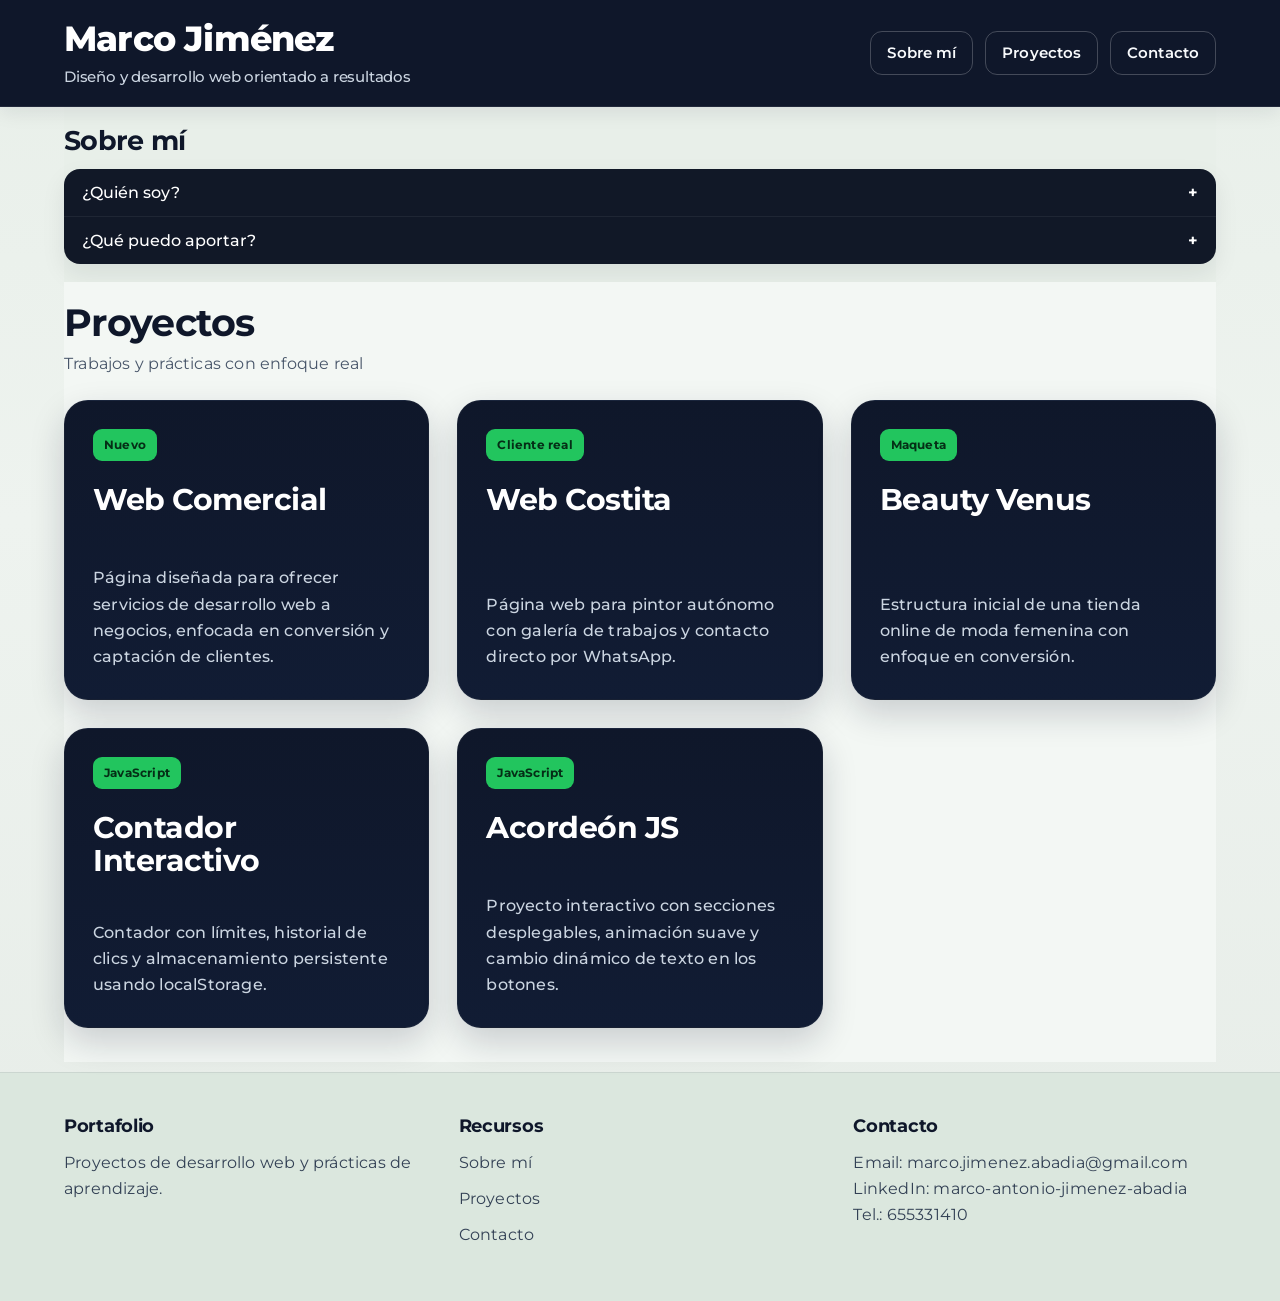
==== index.html @ d39e4da2 "Subida inicial del portafolio Archivos del portafolio y carpetas que cuelgan. Todo cuelga de Desarro" ====
<!doctype html>
<html lang="es">
  <head>
    <meta charset="UTF-8" />
    <meta name="viewport" content="width=device-width, initial-scale=1.0" />
    <title>Marco Jiménez — Portafolio</title>
    <link rel="preconnect" href="https://fonts.googleapis.com" />
    <link rel="preconnect" href="https://fonts.gstatic.com" crossorigin />
    <link
      href="https://fonts.googleapis.com/css2?family=Montserrat:wght@400;500;600;700;800&display=swap"
      rel="stylesheet"
    />
    <link rel="stylesheet" href="style.css" />
  </head>

  <body>
    <header class="header">
      <div class="contenedor header-container">
        <div class="logo-container">
          <h1 class="logo">Marco Jiménez</h1>
          <p class="subtitulo">Diseño y desarrollo web orientado a resultados</p>
        </div>

        <nav class="nav">
          <a href="#sobre-mi">Sobre mí</a>
          <a href="#proyectos">Proyectos</a>
          <a href="#contacto">Contacto</a>
        </nav>
      </div>
    </header>

    <main>
      <section id="sobre-mi" class="contenedor seccion">
        <h2>Sobre mí</h2>

        <div class="acordeon">
          <button class="pregunta" type="button">
            ¿Quién soy?
            <span class="icono">+</span>
          </button>
          <div class="respuesta">
            <p>
              Soy Marco Jiménez, desarrollador front-end en formación, centrado en aprender con
              práctica real y en construir proyectos funcionales paso a paso.
            </p>
          </div>

          <button class="pregunta" type="button">
            ¿Qué puedo aportar?
            <span class="icono">+</span>
          </button>
          <div class="respuesta">
            <p>
              Puedo aportar compromiso, aprendizaje constante, atención al detalle y ganas reales de
              crear interfaces claras, útiles y bien construidas.
            </p>
          </div>
        </div>
      </section>

      <section id="proyectos" class="contenedor seccion">
        <div class="header-seccion">
          <h2>Proyectos</h2>
          <p class="texto-seccion">Trabajos y prácticas con enfoque real</p>
        </div>

        <div class="projects-grid">
          <a href="proyectos/Web_Comercial/index.html" class="project-card">
            <span class="tag">Nuevo</span>

            <h3>Web Comercial</h3>

            <p>
              Página diseñada para ofrecer servicios de desarrollo web a negocios, enfocada en
              conversión y captación de clientes.
            </p>
          </a>

          <a href="../CostitaWeb/index.html" class="project-card">
            <span class="tag">Cliente real</span>
            <h3>Web Costita</h3>
            <p>
              Página web para pintor autónomo con galería de trabajos y contacto directo por
              WhatsApp.
            </p>
          </a>

          <a href="../Beauty_Venu/index.html" class="project-card">
            <span class="tag">Maqueta</span>
            <h3>Beauty Venus</h3>
            <p>
              Estructura inicial de una tienda online de moda femenina con enfoque en conversión.
            </p>
          </a>
          <a href="../ejercicios/javascript/Contador_Portafolio/index.html" class="project-card">
            <span class="tag">JavaScript</span>
            <h3>Contador Interactivo</h3>
            <p>
              Contador con límites, historial de clics y almacenamiento persistente usando
              localStorage.
            </p>
          </a>

          <a href="./proyectos/Acordeon_JS/index.html" class="project-card">
            <span class="tag">JavaScript</span>
            <h3>Acordeón JS</h3>
            <p>
              Proyecto interactivo con secciones desplegables, animación suave y cambio dinámico de
              texto en los botones.
            </p>
          </a>
        </div>
      </section>
    </main>

    <footer id="contacto" class="footer">
      <div class="contenedor footer-contenido">
        <div>
          <h3>Portafolio</h3>
          <p>Proyectos de desarrollo web y prácticas de aprendizaje.</p>
        </div>

        <div>
          <h3>Recursos</h3>
          <ul>
            <li><a href="#sobre-mi">Sobre mí</a></li>
            <li><a href="#proyectos">Proyectos</a></li>
            <li><a href="#contacto">Contacto</a></li>
          </ul>
        </div>

        <div>
          <h3>Contacto</h3>
          <p>
            Email:
            <a href="mailto:marco.jimenez.abadia@gmail.com">marco.jimenez.abadia@gmail.com</a>
          </p>
          <p>
            LinkedIn:
            <a
              href="https://www.linkedin.com/in/marco-antonio-jimenez-abadia/"
              target="_blank"
              rel="noopener noreferrer"
            >
              marco-antonio-jimenez-abadia
            </a>
          </p>
          <p>Tel.: 655331410</p>
        </div>
      </div>
    </footer>

    <script src="app.js"></script>
  </body>
</html>
---- style.css ----
/* =========================
   RESET Y BASE
========================= */

* {
  box-sizing: border-box;
  margin: 0;
  padding: 0;
}

html {
  scroll-behavior: smooth;
}

body {
  background: linear-gradient(to bottom, #e8efe9 0%, #eef3ef 40%, #e6ece7 100%);
  color: #1f2937;
  font-family: 'Montserrat', sans-serif;
  font-weight: 400;
  line-height: 1.6;
  letter-spacing: 0.2px;
}

h1,
h2,
h3 {
  color: #0f172a;
  font-family: 'Montserrat', sans-serif;
  line-height: 1.2;
}

h1 {
  font-weight: 800;
  letter-spacing: -0.8px;
}

h2 {
  font-weight: 700;
  letter-spacing: -0.7px;
}

h3 {
  font-weight: 700;
  letter-spacing: -0.3px;
  line-height: 1.3;
}

a {
  color: inherit;
  text-decoration: none;
}

/* =========================
   CONTENEDOR GENERAL
========================= */

.contenedor {
  width: 90%;
  max-width: 1200px;
  margin: 0 auto;
}

.seccion {
  padding: 42px 0;
}

.seccion h2 {
  margin-bottom: 18px;
  font-size: 2.4rem;
}

/* Ajustes específicos */

#sobre-mi {
  padding-top: 18px;
  padding-bottom: 18px;
  background-color: #e8efe9;
}

#sobre-mi h2 {
  margin-bottom: 12px;
  font-size: 1.7rem;
}

#proyectos {
  padding-top: 18px;
  padding-bottom: 34px;
  background-color: #f3f7f4;
}

/* =========================
   CABECERA
========================= */

.header {
  position: sticky;
  top: 0;
  z-index: 100;
  padding: 18px 0;
  background-color: #0f172a;
  border-bottom: 1px solid rgba(255, 255, 255, 0.08);
  box-shadow: 0 6px 18px rgba(15, 23, 42, 0.08);
}

.header-container {
  display: flex;
  justify-content: space-between;
  align-items: center;
  gap: 20px;
}

.logo-container {
  display: flex;
  flex-direction: column;
}

.logo {
  color: #ffffff;
  font-size: 2.2rem;
}

.subtitulo {
  max-width: 480px;
  margin-top: 6px;
  color: #cbd5e1;
  font-size: 0.98rem;
  font-weight: 500;
  letter-spacing: -0.2px;
  line-height: 1.4;
}

.nav {
  display: flex;
  flex-wrap: wrap;
  align-items: center;
  gap: 12px;
}

.nav a {
  padding: 9px 16px;
  border: 1px solid rgba(255, 255, 255, 0.22);
  border-radius: 12px;
  color: #f8fafc;
  font-size: 0.95rem;
  font-weight: 600;
  letter-spacing: 0.1px;
  transition: all 0.25s ease;
}

.nav a:hover {
  background-color: rgba(34, 197, 94, 0.95);
  border-color: rgba(34, 197, 94, 0.95);
  color: #0f172a;
  transform: translateY(-1px);
}

/* =========================
   ACORDEÓN
========================= */

.acordeon {
  margin-top: 8px;
  overflow: hidden;
  border-radius: 16px;
  box-shadow: 0 10px 24px rgba(15, 23, 42, 0.08);
}

.pregunta {
  display: flex;
  justify-content: space-between;
  align-items: center;
  width: 100%;
  padding: 14px 18px;
  border: none;
  border-bottom: 1px solid rgba(255, 255, 255, 0.06);
  background-color: #111827;
  color: #ffffff;
  font-family: inherit;
  font-size: 1rem;
  font-weight: 500;
  text-align: left;
  cursor: pointer;
  transition: background-color 0.25s ease;
}

.pregunta:last-of-type {
  border-bottom: none;
}

.pregunta:hover {
  background-color: #1f2937;
}

.pregunta.activa {
  padding-left: 10px;
  background-color: #334155;
  border-left: 4px solid #22c55e;
  color: #ffffff;
}

.pregunta.activa .icono {
  transform: rotate(45deg);
}

.icono {
  margin-left: 12px;
  font-size: 1rem;
  font-weight: 700;
  transition: transform 0.2s ease;
}

.pregunta:hover .icono {
  transform: scale(1.2);
}

.respuesta {
  height: 0;
  overflow: hidden;
  background-color: #ffffff;
  transition: height 0.42s cubic-bezier(0.22, 1, 0.36, 1);
}

.respuesta p {
  padding: 14px 18px;
  color: #334155;
  font-size: 0.96rem;
  line-height: 1.6;
  opacity: 0;
  transform: translateY(-6px);
  transition:
    opacity 0.28s ease,
    transform 0.28s ease;
}

.respuesta.abierta p {
  opacity: 1;
  transform: translateY(0);
}

/* =========================
   PROYECTOS
========================= */

.header-seccion {
  margin-bottom: 24px;
}

.header-seccion h2 {
  margin: 0;
}

.texto-seccion {
  max-width: 520px;
  margin-top: 6px;
  margin-bottom: 22px;
  color: #475569;
  font-size: 0.98rem;
  line-height: 1.5;
}

.projects-grid {
  display: grid;
  grid-template-columns: repeat(3, 1fr);
  gap: 28px;
  margin-top: 12px;
}

.project-card {
  display: flex;
  flex-direction: column;
  justify-content: flex-start;
  min-height: 300px;
  padding: 28px;
  overflow: hidden;
  border: 1px solid rgba(255, 255, 255, 0.04);
  border-radius: 24px;
  background: linear-gradient(180deg, #0f172a 0%, #111c34 100%);
  color: #ffffff;
  box-shadow: 0 14px 34px rgba(15, 23, 42, 0.18);
  transition:
    transform 0.32s cubic-bezier(0.22, 1, 0.36, 1),
    box-shadow 0.32s cubic-bezier(0.22, 1, 0.36, 1),
    border-color 0.32s ease;
}

.project-card:hover {
  transform: translateY(-8px);
  border-color: rgba(34, 197, 94, 0.35);
  box-shadow: 0 22px 42px rgba(15, 23, 42, 0.22);
}

.tag {
  display: inline-flex;
  align-items: center;
  width: fit-content;
  margin-bottom: 22px;
  padding: 6px 11px;
  border-radius: 9px;
  background-color: #22c55e;
  color: #052e16;
  font-size: 0.78rem;
  font-weight: 700;
}

.project-card h3 {
  margin-bottom: 14px;
  color: #ffffff;
  font-size: 1.85rem;
  letter-spacing: -0.5px;
  line-height: 1.12;
}

.project-card p {
  margin-top: auto;
  color: #cbd5e1;
  font-size: 1rem;
  font-weight: 500;
  line-height: 1.65;
}

/* =========================
   FOOTER
========================= */

.footer {
  margin-top: 10px;
  padding: 42px 0;
  background-color: #dbe7de;
  border-top: 1px solid rgba(15, 23, 42, 0.08);
}

.footer-contenido {
  display: grid;
  grid-template-columns: repeat(3, 1fr);
  gap: 32px;
}

.footer h3 {
  margin-bottom: 12px;
  font-size: 1.1rem;
}

.footer p,
.footer li,
.footer a {
  color: #334155;
  font-size: 0.97rem;
  line-height: 1.7;
}

.footer ul {
  list-style: none;
}

.footer li {
  margin-bottom: 10px;
}

.footer a:hover {
  color: #0f172a;
  text-decoration: underline;
}

/* =========================
   RESPONSIVE
========================= */

@media (max-width: 950px) {
  .header-container {
    flex-direction: column;
    align-items: flex-start;
  }

  .nav {
    width: 100%;
    justify-content: flex-start;
  }

  .projects-grid {
    grid-template-columns: repeat(2, 1fr);
  }

  .footer-contenido {
    grid-template-columns: 1fr 1fr;
  }
}

@media (max-width: 650px) {
  .seccion {
    padding: 50px 0;
  }

  .seccion h2 {
    font-size: 2rem;
  }

  .logo {
    font-size: 1.6rem;
  }

  .subtitulo {
    font-size: 0.95rem;
  }

  .nav {
    gap: 10px;
  }

  .nav a {
    padding: 9px 14px;
  }

  .projects-grid,
  .footer-contenido {
    grid-template-columns: 1fr;
  }

  .project-card {
    min-height: auto;
  }

  .texto-seccion {
    max-width: 100%;
  }
}
.header p {
  font-size: 0.95rem;
}
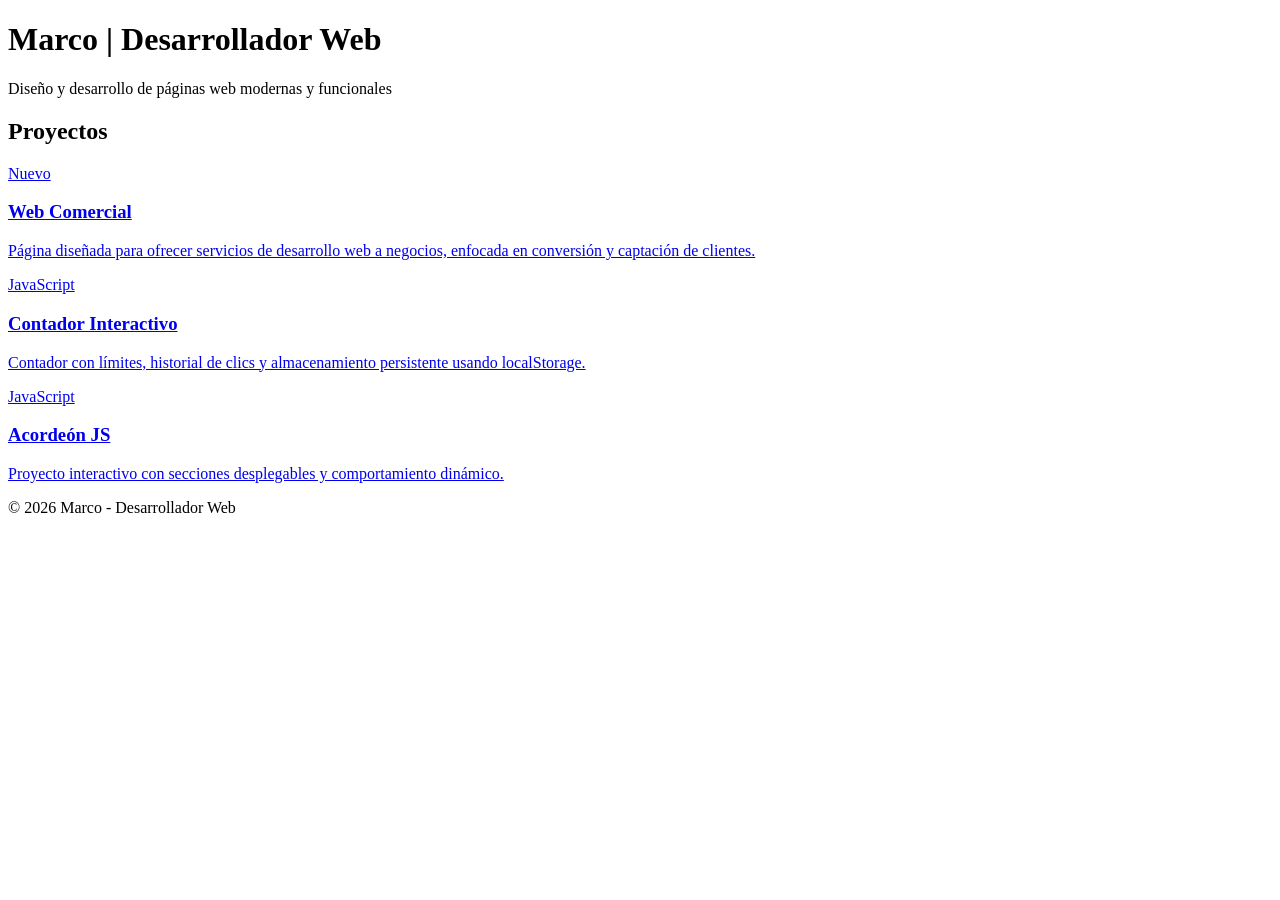
==== commit 86ff6068: "Update index.html" ====
--- a/index.html
+++ b/index.html
@@ -1,155 +1,59 @@
-<!doctype html>
+<!DOCTYPE html>
 <html lang="es">
-  <head>
-    <meta charset="UTF-8" />
-    <meta name="viewport" content="width=device-width, initial-scale=1.0" />
-    <title>Marco Jiménez — Portafolio</title>
-    <link rel="preconnect" href="https://fonts.googleapis.com" />
-    <link rel="preconnect" href="https://fonts.gstatic.com" crossorigin />
-    <link
-      href="https://fonts.googleapis.com/css2?family=Montserrat:wght@400;500;600;700;800&display=swap"
-      rel="stylesheet"
-    />
-    <link rel="stylesheet" href="style.css" />
-  </head>
+<head>
+  <meta charset="UTF-8" />
+  <meta name="viewport" content="width=device-width, initial-scale=1.0" />
+  <title>Portafolio - Marco</title>
+  <link rel="stylesheet" href="estilo.css" />
+</head>
 
-  <body>
-    <header class="header">
-      <div class="contenedor header-container">
-        <div class="logo-container">
-          <h1 class="logo">Marco Jiménez</h1>
-          <p class="subtitulo">Diseño y desarrollo web orientado a resultados</p>
-        </div>
+<body>
 
-        <nav class="nav">
-          <a href="#sobre-mi">Sobre mí</a>
-          <a href="#proyectos">Proyectos</a>
-          <a href="#contacto">Contacto</a>
-        </nav>
+  <header>
+    <h1>Marco | Desarrollador Web</h1>
+    <p>Diseño y desarrollo de páginas web modernas y funcionales</p>
+  </header>
+
+  <main>
+
+    <section id="proyectos">
+      <h2>Proyectos</h2>
+
+      <div class="projects-grid">
+
+        <a href="proyectos/Web_Comercial/index.html" class="project-card">
+          <span class="tag">Nuevo</span>
+          <h3>Web Comercial</h3>
+          <p>
+            Página diseñada para ofrecer servicios de desarrollo web a negocios,
+            enfocada en conversión y captación de clientes.
+          </p>
+        </a>
+
+        <a href="proyectos/contador/index.html" class="project-card">
+          <span class="tag">JavaScript</span>
+          <h3>Contador Interactivo</h3>
+          <p>
+            Contador con límites, historial de clics y almacenamiento persistente usando localStorage.
+          </p>
+        </a>
+
+        <a href="proyectos/Acordeon_JS/index.html" class="project-card">
+          <span class="tag">JavaScript</span>
+          <h3>Acordeón JS</h3>
+          <p>
+            Proyecto interactivo con secciones desplegables y comportamiento dinámico.
+          </p>
+        </a>
+
       </div>
-    </header>
+    </section>
 
-    <main>
-      <section id="sobre-mi" class="contenedor seccion">
-        <h2>Sobre mí</h2>
+  </main>
 
-        <div class="acordeon">
-          <button class="pregunta" type="button">
-            ¿Quién soy?
-            <span class="icono">+</span>
-          </button>
-          <div class="respuesta">
-            <p>
-              Soy Marco Jiménez, desarrollador front-end en formación, centrado en aprender con
-              práctica real y en construir proyectos funcionales paso a paso.
-            </p>
-          </div>
+  <footer>
+    <p>© 2026 Marco - Desarrollador Web</p>
+  </footer>
 
-          <button class="pregunta" type="button">
-            ¿Qué puedo aportar?
-            <span class="icono">+</span>
-          </button>
-          <div class="respuesta">
-            <p>
-              Puedo aportar compromiso, aprendizaje constante, atención al detalle y ganas reales de
-              crear interfaces claras, útiles y bien construidas.
-            </p>
-          </div>
-        </div>
-      </section>
-
-      <section id="proyectos" class="contenedor seccion">
-        <div class="header-seccion">
-          <h2>Proyectos</h2>
-          <p class="texto-seccion">Trabajos y prácticas con enfoque real</p>
-        </div>
-
-        <div class="projects-grid">
-          <a href="proyectos/Web_Comercial/index.html" class="project-card">
-            <span class="tag">Nuevo</span>
-
-            <h3>Web Comercial</h3>
-
-            <p>
-              Página diseñada para ofrecer servicios de desarrollo web a negocios, enfocada en
-              conversión y captación de clientes.
-            </p>
-          </a>
-
-          <a href="../CostitaWeb/index.html" class="project-card">
-            <span class="tag">Cliente real</span>
-            <h3>Web Costita</h3>
-            <p>
-              Página web para pintor autónomo con galería de trabajos y contacto directo por
-              WhatsApp.
-            </p>
-          </a>
-
-          <a href="../Beauty_Venu/index.html" class="project-card">
-            <span class="tag">Maqueta</span>
-            <h3>Beauty Venus</h3>
-            <p>
-              Estructura inicial de una tienda online de moda femenina con enfoque en conversión.
-            </p>
-          </a>
-          <a href="../ejercicios/javascript/Contador_Portafolio/index.html" class="project-card">
-            <span class="tag">JavaScript</span>
-            <h3>Contador Interactivo</h3>
-            <p>
-              Contador con límites, historial de clics y almacenamiento persistente usando
-              localStorage.
-            </p>
-          </a>
-
-          <a href="./proyectos/Acordeon_JS/index.html" class="project-card">
-            <span class="tag">JavaScript</span>
-            <h3>Acordeón JS</h3>
-            <p>
-              Proyecto interactivo con secciones desplegables, animación suave y cambio dinámico de
-              texto en los botones.
-            </p>
-          </a>
-        </div>
-      </section>
-    </main>
-
-    <footer id="contacto" class="footer">
-      <div class="contenedor footer-contenido">
-        <div>
-          <h3>Portafolio</h3>
-          <p>Proyectos de desarrollo web y prácticas de aprendizaje.</p>
-        </div>
-
-        <div>
-          <h3>Recursos</h3>
-          <ul>
-            <li><a href="#sobre-mi">Sobre mí</a></li>
-            <li><a href="#proyectos">Proyectos</a></li>
-            <li><a href="#contacto">Contacto</a></li>
-          </ul>
-        </div>
-
-        <div>
-          <h3>Contacto</h3>
-          <p>
-            Email:
-            <a href="mailto:marco.jimenez.abadia@gmail.com">marco.jimenez.abadia@gmail.com</a>
-          </p>
-          <p>
-            LinkedIn:
-            <a
-              href="https://www.linkedin.com/in/marco-antonio-jimenez-abadia/"
-              target="_blank"
-              rel="noopener noreferrer"
-            >
-              marco-antonio-jimenez-abadia
-            </a>
-          </p>
-          <p>Tel.: 655331410</p>
-        </div>
-      </div>
-    </footer>
-
-    <script src="app.js"></script>
-  </body>
+</body>
 </html>
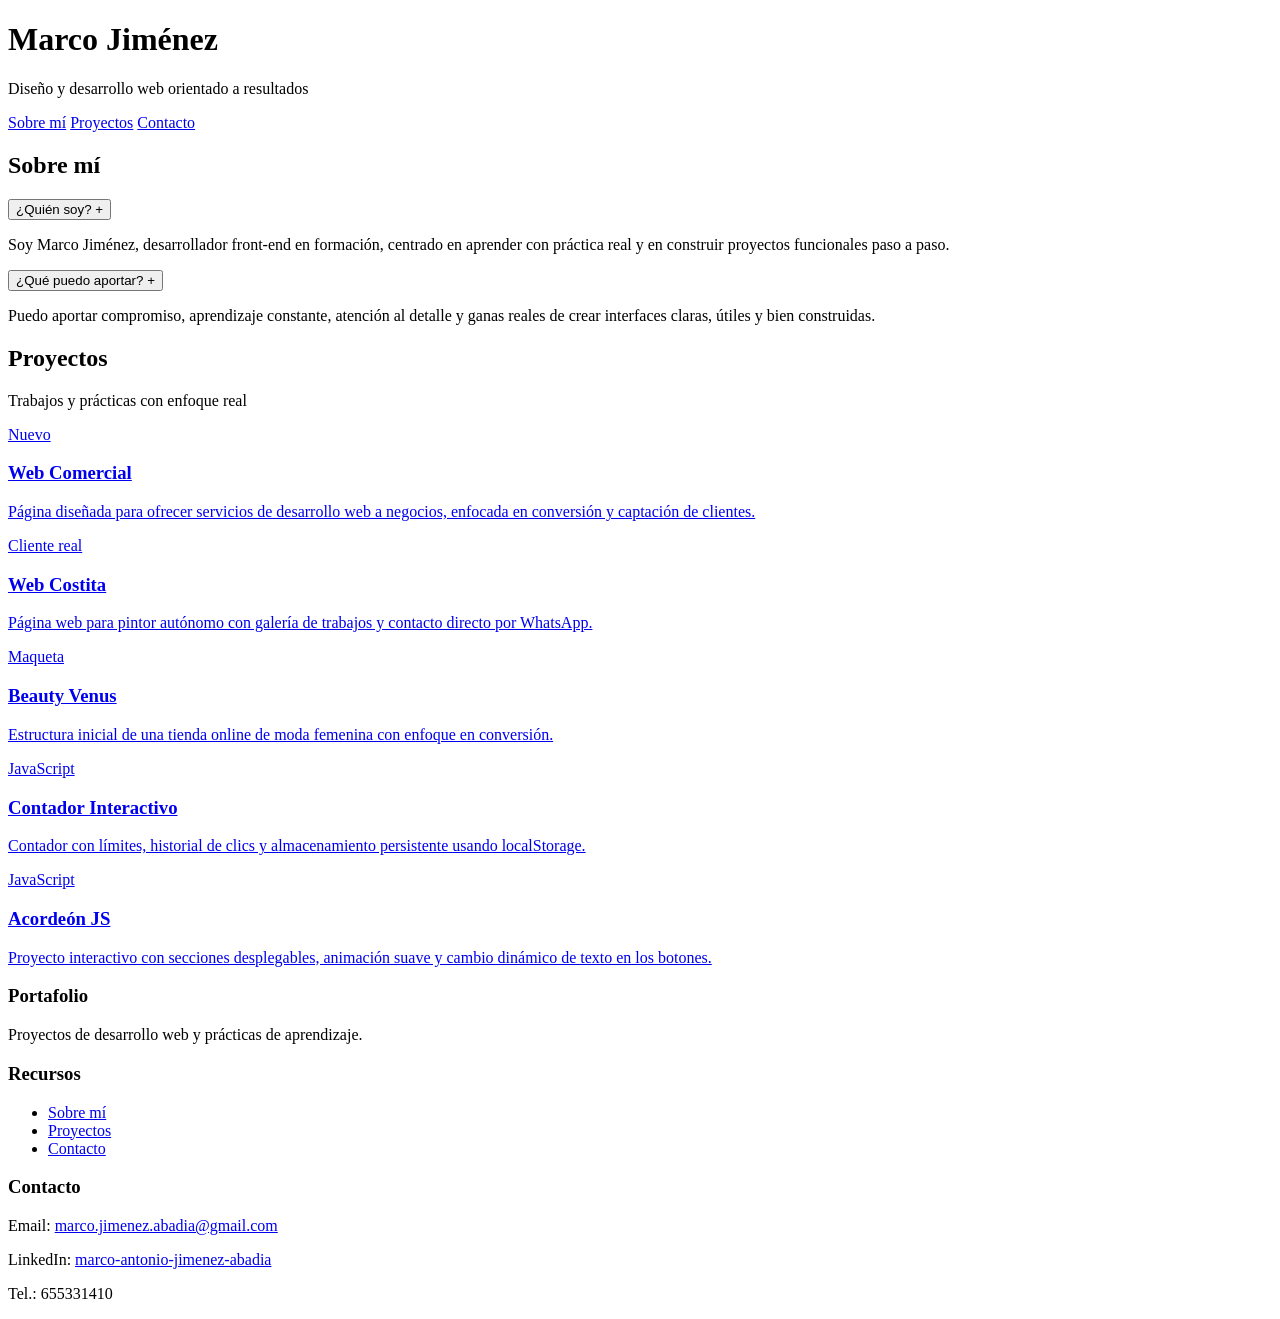
==== commit 4a1a0619: "Update index.html" ====
--- a/index.html
+++ b/index.html
@@ -1,59 +1,148 @@
-<!DOCTYPE html>
+<!doctype html>
 <html lang="es">
-<head>
-  <meta charset="UTF-8" />
-  <meta name="viewport" content="width=device-width, initial-scale=1.0" />
-  <title>Portafolio - Marco</title>
-  <link rel="stylesheet" href="estilo.css" />
-</head>
+  <head>
+    <meta charset="UTF-8" />
+    <meta name="viewport" content="width=device-width, initial-scale=1.0" />
+    <title>Marco Jiménez — Portafolio</title>
+    <link rel="stylesheet" href="estilo.css" />
+  </head>
 
-<body>
+  <body>
+    <header class="header">
+      <div class="contenedor header-container">
+        <div class="logo-container">
+          <h1 class="logo">Marco Jiménez</h1>
+          <p class="subtitulo">Diseño y desarrollo web orientado a resultados</p>
+        </div>
 
-  <header>
-    <h1>Marco | Desarrollador Web</h1>
-    <p>Diseño y desarrollo de páginas web modernas y funcionales</p>
-  </header>
+        <nav class="nav">
+          <a href="#sobre-mi">Sobre mí</a>
+          <a href="#proyectos">Proyectos</a>
+          <a href="#contacto">Contacto</a>
+        </nav>
+      </div>
+    </header>
 
-  <main>
+    <main>
+      <section id="sobre-mi" class="contenedor seccion">
+        <h2>Sobre mí</h2>
 
-    <section id="proyectos">
-      <h2>Proyectos</h2>
+        <div class="acordeon">
+          <button class="pregunta" type="button">
+            ¿Quién soy?
+            <span class="icono">+</span>
+          </button>
+          <div class="respuesta">
+            <p>
+              Soy Marco Jiménez, desarrollador front-end en formación, centrado en aprender con
+              práctica real y en construir proyectos funcionales paso a paso.
+            </p>
+          </div>
 
-      <div class="projects-grid">
+          <button class="pregunta" type="button">
+            ¿Qué puedo aportar?
+            <span class="icono">+</span>
+          </button>
+          <div class="respuesta">
+            <p>
+              Puedo aportar compromiso, aprendizaje constante, atención al detalle y ganas reales de
+              crear interfaces claras, útiles y bien construidas.
+            </p>
+          </div>
+        </div>
+      </section>
 
-        <a href="proyectos/Web_Comercial/index.html" class="project-card">
-          <span class="tag">Nuevo</span>
-          <h3>Web Comercial</h3>
+      <section id="proyectos" class="contenedor seccion">
+        <div class="header-seccion">
+          <h2>Proyectos</h2>
+          <p class="texto-seccion">Trabajos y prácticas con enfoque real</p>
+        </div>
+
+        <div class="projects-grid">
+          <a href="proyectos/Web_Comercial/index.html" class="project-card">
+            <span class="tag">Nuevo</span>
+            <h3>Web Comercial</h3>
+            <p>
+              Página diseñada para ofrecer servicios de desarrollo web a negocios, enfocada en
+              conversión y captación de clientes.
+            </p>
+          </a>
+
+          <a href="CostitaWeb/index.html" class="project-card">
+            <span class="tag">Cliente real</span>
+            <h3>Web Costita</h3>
+            <p>
+              Página web para pintor autónomo con galería de trabajos y contacto directo por
+              WhatsApp.
+            </p>
+          </a>
+
+          <a href="Salón de belleza/index.html" class="project-card">
+            <span class="tag">Maqueta</span>
+            <h3>Beauty Venus</h3>
+            <p>
+              Estructura inicial de una tienda online de moda femenina con enfoque en conversión.
+            </p>
+          </a>
+
+          <a href="proyectos/contador/index.html" class="project-card">
+            <span class="tag">JavaScript</span>
+            <h3>Contador Interactivo</h3>
+            <p>
+              Contador con límites, historial de clics y almacenamiento persistente usando
+              localStorage.
+            </p>
+          </a>
+
+          <a href="proyectos/Acordeon_JS/index.html" class="project-card">
+            <span class="tag">JavaScript</span>
+            <h3>Acordeón JS</h3>
+            <p>
+              Proyecto interactivo con secciones desplegables, animación suave y cambio dinámico de
+              texto en los botones.
+            </p>
+          </a>
+        </div>
+      </section>
+    </main>
+
+    <footer id="contacto" class="footer">
+      <div class="contenedor footer-contenido">
+        <div>
+          <h3>Portafolio</h3>
+          <p>Proyectos de desarrollo web y prácticas de aprendizaje.</p>
+        </div>
+
+        <div>
+          <h3>Recursos</h3>
+          <ul>
+            <li><a href="#sobre-mi">Sobre mí</a></li>
+            <li><a href="#proyectos">Proyectos</a></li>
+            <li><a href="#contacto">Contacto</a></li>
+          </ul>
+        </div>
+
+        <div>
+          <h3>Contacto</h3>
           <p>
-            Página diseñada para ofrecer servicios de desarrollo web a negocios,
-            enfocada en conversión y captación de clientes.
+            Email:
+            <a href="mailto:marco.jimenez.abadia@gmail.com">marco.jimenez.abadia@gmail.com</a>
           </p>
-        </a>
+          <p>
+            LinkedIn:
+            <a
+              href="https://www.linkedin.com/in/marco-antonio-jimenez-abadia/"
+              target="_blank"
+              rel="noopener noreferrer"
+            >
+              marco-antonio-jimenez-abadia
+            </a>
+          </p>
+          <p>Tel.: 655331410</p>
+        </div>
+      </div>
+    </footer>
 
-        <a href="proyectos/contador/index.html" class="project-card">
-          <span class="tag">JavaScript</span>
-          <h3>Contador Interactivo</h3>
-          <p>
-            Contador con límites, historial de clics y almacenamiento persistente usando localStorage.
-          </p>
-        </a>
-
-        <a href="proyectos/Acordeon_JS/index.html" class="project-card">
-          <span class="tag">JavaScript</span>
-          <h3>Acordeón JS</h3>
-          <p>
-            Proyecto interactivo con secciones desplegables y comportamiento dinámico.
-          </p>
-        </a>
-
-      </div>
-    </section>
-
-  </main>
-
-  <footer>
-    <p>© 2026 Marco - Desarrollador Web</p>
-  </footer>
-
-</body>
+    <script src="app.js"></script>
+  </body>
 </html>
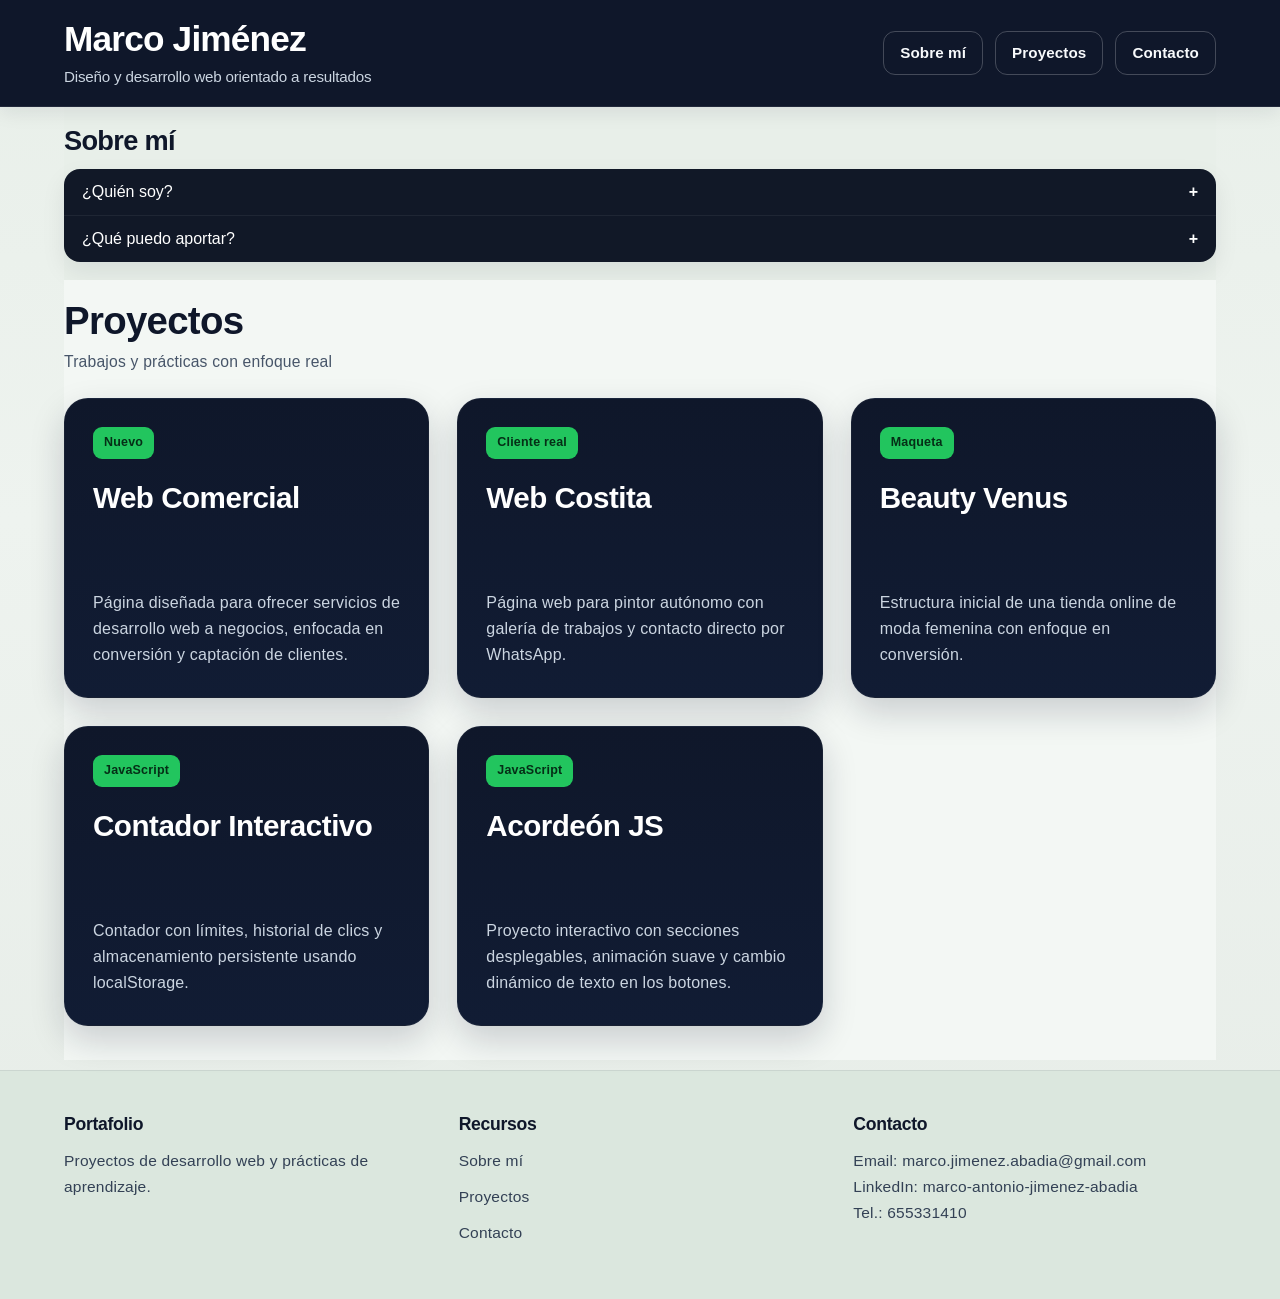
==== commit 71f925ce: "Update index.html" ====
--- a/index.html
+++ b/index.html
@@ -4,7 +4,7 @@
     <meta charset="UTF-8" />
     <meta name="viewport" content="width=device-width, initial-scale=1.0" />
     <title>Marco Jiménez — Portafolio</title>
-    <link rel="stylesheet" href="estilo.css" />
+    <link rel="stylesheet" href="style.css" />
   </head>
 
   <body>
--- a/style.css
+++ b/style.css
@@ -0,0 +1,428 @@
+/* =========================
+   RESET Y BASE
+========================= */
+
+* {
+  box-sizing: border-box;
+  margin: 0;
+  padding: 0;
+}
+
+html {
+  scroll-behavior: smooth;
+}
+
+body {
+  background: linear-gradient(to bottom, #e8efe9 0%, #eef3ef 40%, #e6ece7 100%);
+  color: #1f2937;
+  font-family: 'Montserrat', sans-serif;
+  font-weight: 400;
+  line-height: 1.6;
+  letter-spacing: 0.2px;
+}
+
+h1,
+h2,
+h3 {
+  color: #0f172a;
+  font-family: 'Montserrat', sans-serif;
+  line-height: 1.2;
+}
+
+h1 {
+  font-weight: 800;
+  letter-spacing: -0.8px;
+}
+
+h2 {
+  font-weight: 700;
+  letter-spacing: -0.7px;
+}
+
+h3 {
+  font-weight: 700;
+  letter-spacing: -0.3px;
+  line-height: 1.3;
+}
+
+a {
+  color: inherit;
+  text-decoration: none;
+}
+
+/* =========================
+   CONTENEDOR GENERAL
+========================= */
+
+.contenedor {
+  width: 90%;
+  max-width: 1200px;
+  margin: 0 auto;
+}
+
+.seccion {
+  padding: 42px 0;
+}
+
+.seccion h2 {
+  margin-bottom: 18px;
+  font-size: 2.4rem;
+}
+
+/* Ajustes específicos */
+
+#sobre-mi {
+  padding-top: 18px;
+  padding-bottom: 18px;
+  background-color: #e8efe9;
+}
+
+#sobre-mi h2 {
+  margin-bottom: 12px;
+  font-size: 1.7rem;
+}
+
+#proyectos {
+  padding-top: 18px;
+  padding-bottom: 34px;
+  background-color: #f3f7f4;
+}
+
+/* =========================
+   CABECERA
+========================= */
+
+.header {
+  position: sticky;
+  top: 0;
+  z-index: 100;
+  padding: 18px 0;
+  background-color: #0f172a;
+  border-bottom: 1px solid rgba(255, 255, 255, 0.08);
+  box-shadow: 0 6px 18px rgba(15, 23, 42, 0.08);
+}
+
+.header-container {
+  display: flex;
+  justify-content: space-between;
+  align-items: center;
+  gap: 20px;
+}
+
+.logo-container {
+  display: flex;
+  flex-direction: column;
+}
+
+.logo {
+  color: #ffffff;
+  font-size: 2.2rem;
+}
+
+.subtitulo {
+  max-width: 480px;
+  margin-top: 6px;
+  color: #cbd5e1;
+  font-size: 0.98rem;
+  font-weight: 500;
+  letter-spacing: -0.2px;
+  line-height: 1.4;
+}
+
+.nav {
+  display: flex;
+  flex-wrap: wrap;
+  align-items: center;
+  gap: 12px;
+}
+
+.nav a {
+  padding: 9px 16px;
+  border: 1px solid rgba(255, 255, 255, 0.22);
+  border-radius: 12px;
+  color: #f8fafc;
+  font-size: 0.95rem;
+  font-weight: 600;
+  letter-spacing: 0.1px;
+  transition: all 0.25s ease;
+}
+
+.nav a:hover {
+  background-color: rgba(34, 197, 94, 0.95);
+  border-color: rgba(34, 197, 94, 0.95);
+  color: #0f172a;
+  transform: translateY(-1px);
+}
+
+/* =========================
+   ACORDEÓN
+========================= */
+
+.acordeon {
+  margin-top: 8px;
+  overflow: hidden;
+  border-radius: 16px;
+  box-shadow: 0 10px 24px rgba(15, 23, 42, 0.08);
+}
+
+.pregunta {
+  display: flex;
+  justify-content: space-between;
+  align-items: center;
+  width: 100%;
+  padding: 14px 18px;
+  border: none;
+  border-bottom: 1px solid rgba(255, 255, 255, 0.06);
+  background-color: #111827;
+  color: #ffffff;
+  font-family: inherit;
+  font-size: 1rem;
+  font-weight: 500;
+  text-align: left;
+  cursor: pointer;
+  transition: background-color 0.25s ease;
+}
+
+.pregunta:last-of-type {
+  border-bottom: none;
+}
+
+.pregunta:hover {
+  background-color: #1f2937;
+}
+
+.pregunta.activa {
+  padding-left: 10px;
+  background-color: #334155;
+  border-left: 4px solid #22c55e;
+  color: #ffffff;
+}
+
+.pregunta.activa .icono {
+  transform: rotate(45deg);
+}
+
+.icono {
+  margin-left: 12px;
+  font-size: 1rem;
+  font-weight: 700;
+  transition: transform 0.2s ease;
+}
+
+.pregunta:hover .icono {
+  transform: scale(1.2);
+}
+
+.respuesta {
+  height: 0;
+  overflow: hidden;
+  background-color: #ffffff;
+  transition: height 0.42s cubic-bezier(0.22, 1, 0.36, 1);
+}
+
+.respuesta p {
+  padding: 14px 18px;
+  color: #334155;
+  font-size: 0.96rem;
+  line-height: 1.6;
+  opacity: 0;
+  transform: translateY(-6px);
+  transition:
+    opacity 0.28s ease,
+    transform 0.28s ease;
+}
+
+.respuesta.abierta p {
+  opacity: 1;
+  transform: translateY(0);
+}
+
+/* =========================
+   PROYECTOS
+========================= */
+
+.header-seccion {
+  margin-bottom: 24px;
+}
+
+.header-seccion h2 {
+  margin: 0;
+}
+
+.texto-seccion {
+  max-width: 520px;
+  margin-top: 6px;
+  margin-bottom: 22px;
+  color: #475569;
+  font-size: 0.98rem;
+  line-height: 1.5;
+}
+
+.projects-grid {
+  display: grid;
+  grid-template-columns: repeat(3, 1fr);
+  gap: 28px;
+  margin-top: 12px;
+}
+
+.project-card {
+  display: flex;
+  flex-direction: column;
+  justify-content: flex-start;
+  min-height: 300px;
+  padding: 28px;
+  overflow: hidden;
+  border: 1px solid rgba(255, 255, 255, 0.04);
+  border-radius: 24px;
+  background: linear-gradient(180deg, #0f172a 0%, #111c34 100%);
+  color: #ffffff;
+  box-shadow: 0 14px 34px rgba(15, 23, 42, 0.18);
+  transition:
+    transform 0.32s cubic-bezier(0.22, 1, 0.36, 1),
+    box-shadow 0.32s cubic-bezier(0.22, 1, 0.36, 1),
+    border-color 0.32s ease;
+}
+
+.project-card:hover {
+  transform: translateY(-8px);
+  border-color: rgba(34, 197, 94, 0.35);
+  box-shadow: 0 22px 42px rgba(15, 23, 42, 0.22);
+}
+
+.tag {
+  display: inline-flex;
+  align-items: center;
+  width: fit-content;
+  margin-bottom: 22px;
+  padding: 6px 11px;
+  border-radius: 9px;
+  background-color: #22c55e;
+  color: #052e16;
+  font-size: 0.78rem;
+  font-weight: 700;
+}
+
+.project-card h3 {
+  margin-bottom: 14px;
+  color: #ffffff;
+  font-size: 1.85rem;
+  letter-spacing: -0.5px;
+  line-height: 1.12;
+}
+
+.project-card p {
+  margin-top: auto;
+  color: #cbd5e1;
+  font-size: 1rem;
+  font-weight: 500;
+  line-height: 1.65;
+}
+
+/* =========================
+   FOOTER
+========================= */
+
+.footer {
+  margin-top: 10px;
+  padding: 42px 0;
+  background-color: #dbe7de;
+  border-top: 1px solid rgba(15, 23, 42, 0.08);
+}
+
+.footer-contenido {
+  display: grid;
+  grid-template-columns: repeat(3, 1fr);
+  gap: 32px;
+}
+
+.footer h3 {
+  margin-bottom: 12px;
+  font-size: 1.1rem;
+}
+
+.footer p,
+.footer li,
+.footer a {
+  color: #334155;
+  font-size: 0.97rem;
+  line-height: 1.7;
+}
+
+.footer ul {
+  list-style: none;
+}
+
+.footer li {
+  margin-bottom: 10px;
+}
+
+.footer a:hover {
+  color: #0f172a;
+  text-decoration: underline;
+}
+
+/* =========================
+   RESPONSIVE
+========================= */
+
+@media (max-width: 950px) {
+  .header-container {
+    flex-direction: column;
+    align-items: flex-start;
+  }
+
+  .nav {
+    width: 100%;
+    justify-content: flex-start;
+  }
+
+  .projects-grid {
+    grid-template-columns: repeat(2, 1fr);
+  }
+
+  .footer-contenido {
+    grid-template-columns: 1fr 1fr;
+  }
+}
+
+@media (max-width: 650px) {
+  .seccion {
+    padding: 50px 0;
+  }
+
+  .seccion h2 {
+    font-size: 2rem;
+  }
+
+  .logo {
+    font-size: 1.6rem;
+  }
+
+  .subtitulo {
+    font-size: 0.95rem;
+  }
+
+  .nav {
+    gap: 10px;
+  }
+
+  .nav a {
+    padding: 9px 14px;
+  }
+
+  .projects-grid,
+  .footer-contenido {
+    grid-template-columns: 1fr;
+  }
+
+  .project-card {
+    min-height: auto;
+  }
+
+  .texto-seccion {
+    max-width: 100%;
+  }
+}
+.header p {
+  font-size: 0.95rem;
+}
